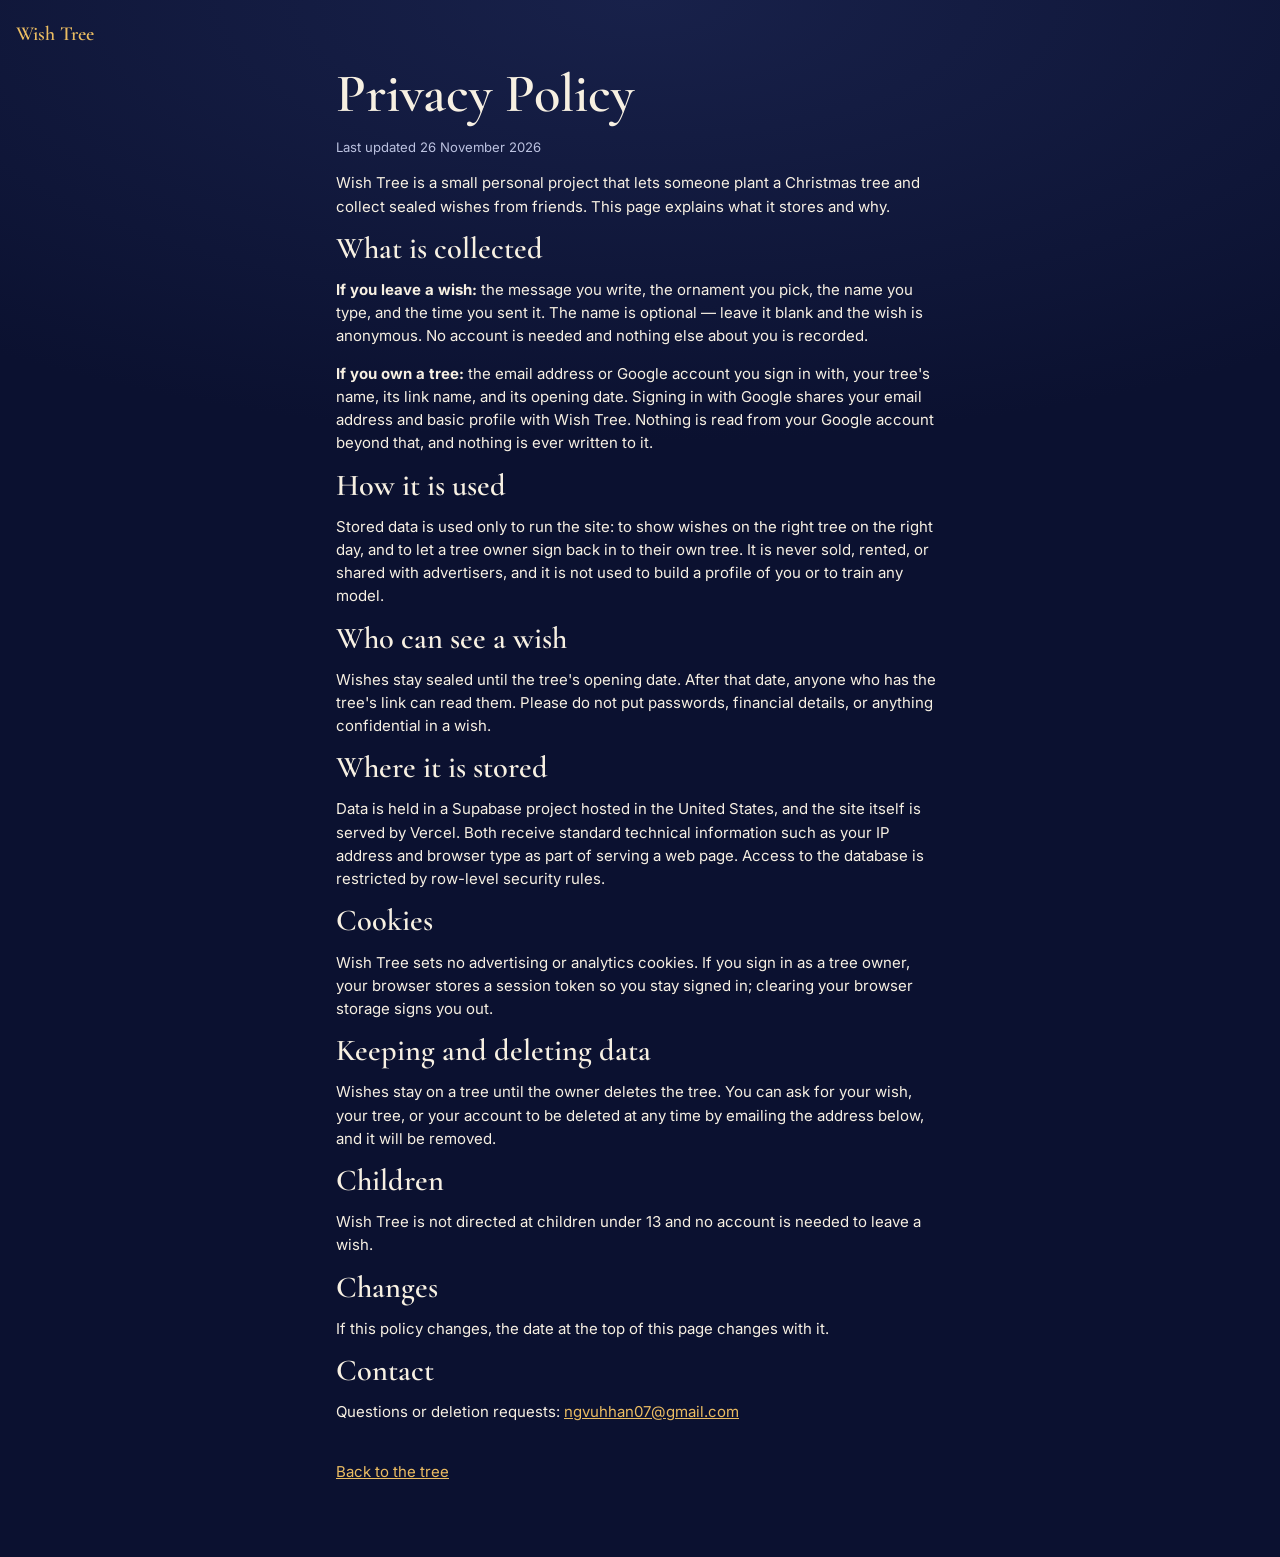
==== privacy.html @ 2373d031 "Add privacy policy and terms pages, enable Google sign-in Google requires a published privacy policy" ====
<!doctype html>
<html lang="en">
<head>
  <meta charset="utf-8">
  <meta name="viewport" content="width=device-width, initial-scale=1, viewport-fit=cover">
  <title>Privacy Policy — Wish Tree</title>
  <meta name="description" content="How Wish Tree handles your data.">
  <meta name="theme-color" content="#0b1130">
  <link rel="icon" href="data:image/svg+xml,%3Csvg xmlns='http://www.w3.org/2000/svg' viewBox='0 0 32 32'%3E%3Cpath d='M16 3 5 28h22z' fill='%23557833'/%3E%3Ccircle cx='16' cy='5' r='4' fill='%23cf2438'/%3E%3C/svg%3E">
  <link rel="preconnect" href="https://fonts.googleapis.com">
  <link rel="preconnect" href="https://fonts.gstatic.com" crossorigin>
  <link rel="stylesheet" href="https://fonts.googleapis.com/css2?family=Cormorant+Garamond:ital,wght@0,500;0,600;1,500&family=Inter:wght@400;500;600&display=swap">
  <link rel="stylesheet" href="assets/style.css">
</head>
<body>
  <header class="topbar">
    <a class="brand" href="./">Wish Tree</a>
  </header>

  <main>
    <h1>Privacy Policy</h1>
    <p class="hint">Last updated 26 November 2026</p>

    <p>Wish Tree is a small personal project that lets someone plant a Christmas tree and collect sealed wishes from friends. This page explains what it stores and why.</p>

    <h2>What is collected</h2>
    <p><strong>If you leave a wish:</strong> the message you write, the ornament you pick, the name you type, and the time you sent it. The name is optional — leave it blank and the wish is anonymous. No account is needed and nothing else about you is recorded.</p>
    <p><strong>If you own a tree:</strong> the email address or Google account you sign in with, your tree's name, its link name, and its opening date. Signing in with Google shares your email address and basic profile with Wish Tree. Nothing is read from your Google account beyond that, and nothing is ever written to it.</p>

    <h2>How it is used</h2>
    <p>Stored data is used only to run the site: to show wishes on the right tree on the right day, and to let a tree owner sign back in to their own tree. It is never sold, rented, or shared with advertisers, and it is not used to build a profile of you or to train any model.</p>

    <h2>Who can see a wish</h2>
    <p>Wishes stay sealed until the tree's opening date. After that date, anyone who has the tree's link can read them. Please do not put passwords, financial details, or anything confidential in a wish.</p>

    <h2>Where it is stored</h2>
    <p>Data is held in a Supabase project hosted in the United States, and the site itself is served by Vercel. Both receive standard technical information such as your IP address and browser type as part of serving a web page. Access to the database is restricted by row-level security rules.</p>

    <h2>Cookies</h2>
    <p>Wish Tree sets no advertising or analytics cookies. If you sign in as a tree owner, your browser stores a session token so you stay signed in; clearing your browser storage signs you out.</p>

    <h2>Keeping and deleting data</h2>
    <p>Wishes stay on a tree until the owner deletes the tree. You can ask for your wish, your tree, or your account to be deleted at any time by emailing the address below, and it will be removed.</p>

    <h2>Children</h2>
    <p>Wish Tree is not directed at children under 13 and no account is needed to leave a wish.</p>

    <h2>Changes</h2>
    <p>If this policy changes, the date at the top of this page changes with it.</p>

    <h2>Contact</h2>
    <p>Questions or deletion requests: <a href="mailto:ngvuhhan07@gmail.com">ngvuhhan07@gmail.com</a></p>

    <a class="back" href="./">Back to the tree</a>
  </main>
</body>
</html>
---- assets/style.css ----
:root {
  --night: #0b1130;
  --night-2: #18214a;
  --snow: #f7f0e2;
  --mist: #bcc2e0;
  --gold: #ecbd62;
  --rose: #ffb4a6;
  --glass: rgba(255, 255, 255, 0.065);
  --line: rgba(255, 255, 255, 0.15);
  --tile: #37416f;
  --serif: 'Cormorant Garamond', Georgia, serif;
  --sans: Inter, system-ui, -apple-system, sans-serif;
}

*, *::before, *::after { box-sizing: border-box; }
[hidden] { display: none !important; }

html { color-scheme: dark; background: var(--night); }

body {
  margin: 0;
  min-height: 100vh;
  min-height: 100dvh;
  background: radial-gradient(120% 70% at 50% 0%, var(--night-2), var(--night) 70%) fixed var(--night);
  color: var(--snow);
  font: 400 15px/1.55 var(--sans);
  overflow-x: hidden;
}

.sprite { position: absolute; width: 0; height: 0; overflow: hidden; }
#snow { position: fixed; inset: 0; width: 100%; height: 100%; pointer-events: none; z-index: 0; }

.topbar, main { position: relative; z-index: 1; }
.topbar {
  display: flex;
  justify-content: space-between;
  align-items: center;
  padding: 12px max(16px, env(safe-area-inset-right)) 0 max(16px, env(safe-area-inset-left));
}
.brand { display: inline-flex; align-items: center; min-height: 44px; font: 600 1.25rem var(--serif); color: var(--gold); text-decoration: none; }

main { width: min(100%, 640px); margin: 0 auto; padding: 8px 16px calc(64px + env(safe-area-inset-bottom)); }

h1, h2 { font-family: var(--serif); font-weight: 600; line-height: 1.12; margin: 0 0 12px; overflow-wrap: anywhere; }
h1 { font-size: clamp(2.2rem, 10vw, 3.4rem); }
h2 { font-size: 1.9rem; }
p { margin: 0 0 14px; }

a { color: var(--gold); }
:focus-visible { outline: 3px solid var(--gold); outline-offset: 3px; }

/* ---------- buttons and fields ---------- */

.btn {
  display: inline-flex;
  justify-content: center;
  align-items: center;
  min-height: 46px;
  padding: 10px 22px;
  border: 1px solid transparent;
  border-radius: 999px;
  font: 600 0.95rem var(--sans);
  text-decoration: none;
  cursor: pointer;
  background: none;
  color: var(--snow);
  transition: background-color 0.2s, transform 0.2s;
}
.btn:active { transform: scale(0.98); }
.btn:disabled { opacity: 0.6; cursor: progress; }
.btn-primary { background: var(--gold); color: #2a1a04; }
.btn-primary:hover { background: #f6cd7c; }
.btn-glass { background: var(--glass); border-color: var(--line); }
.btn-glass:hover { background: rgba(255, 255, 255, 0.12); }
.btn-quiet { color: var(--gold); min-height: 44px; padding-inline: 12px; font-weight: 500; }
.btn-quiet:hover { background: var(--glass); }
.wide { width: 100%; }

.actions { display: flex; flex-wrap: wrap; justify-content: center; gap: 10px; margin-top: 22px; }

form { display: flex; flex-direction: column; }
label, .legend { font-weight: 500; font-size: 0.9rem; margin: 6px 0; }
input, textarea {
  width: 100%;
  padding: 12px 14px;
  border: 1px solid rgba(255, 255, 255, 0.28);
  border-radius: 12px;
  background: rgba(3, 7, 26, 0.55);
  color: var(--snow);
  font: 400 16px/1.45 var(--sans); /* 16px stops iOS zooming on focus */
  margin-bottom: 8px;
}
textarea { resize: vertical; min-height: 104px; }
::placeholder { color: #98a0c4; opacity: 1; }
form > .btn { margin-top: 10px; }
.hint { color: var(--mist); font-size: 0.82rem; overflow-wrap: anywhere; }
.counter { text-align: right; margin: -4px 0 4px; font-variant-numeric: tabular-nums; }
.error { color: var(--rose); font-weight: 500; margin-top: 8px; }
.status { text-align: center; color: var(--mist); padding: 24px 0 0; }
.center { text-align: center; }

.panel {
  max-width: 460px;
  margin: 24px auto 0;
  padding: 28px 22px;
  background: var(--glass);
  border: 1px solid var(--line);
  border-radius: 24px;
}
.panel > .btn { width: 100%; margin-top: 12px; }
.back { display: inline-flex; align-items: center; min-height: 44px; margin-top: 12px; }

/* ---------- tree view ---------- */

.tree-head { text-align: center; padding-top: 14px; }
.kicker { font: italic 500 1.2rem var(--serif); color: var(--gold); margin: 0; }
.tree-head h1 { margin: 2px 0 8px; }
.explain { color: var(--mist); max-width: 34ch; margin: 0 auto; }

.tabs { display: flex; gap: 8px; overflow-x: auto; padding: 18px 4px 4px; justify-content: safe center; }
.tab {
  flex: none;
  min-height: 44px;
  padding: 6px 18px;
  border: 1px solid var(--line);
  border-radius: 999px;
  background: var(--glass);
  color: var(--snow);
  font: 500 0.88rem var(--sans);
  cursor: pointer;
}
.tab:hover { background: rgba(255, 255, 255, 0.12); }
.tab:active, .pick:active { transform: scale(0.96); }
.tab[aria-pressed='true'] { background: var(--gold); border-color: var(--gold); color: #2a1a04; font-weight: 600; }

.tree-wrap { position: relative; width: min(100%, 520px); margin: 6px auto 0; }
.tree-wrap::before {
  content: '';
  position: absolute;
  inset: -4% -16px;
  background: radial-gradient(closest-side, rgba(255, 214, 140, 0.42), rgba(255, 196, 120, 0.16) 55%, transparent 100%);
  pointer-events: none;
}
#tree { position: relative; display: block; width: 100%; height: auto; }

.slot { outline: none; }
.slot[role='button'] { cursor: pointer; }
.hit { fill: transparent; stroke: transparent; stroke-width: 5; }
.slot:focus-visible .hit { stroke: var(--gold); stroke-dasharray: 10 6; }
.orn { filter: drop-shadow(0 0 5px rgba(255, 236, 196, 0.5)) drop-shadow(0 4px 4px rgba(4, 14, 2, 0.5)); transform-box: fill-box; transform-origin: center; transition: scale 0.2s; }
.slot[role='button']:hover .orn, .slot:focus-visible .orn { scale: 1.12; }
.pop { animation: pop 0.55s cubic-bezier(0.3, 1.6, 0.5, 1) backwards; }
@keyframes pop { from { transform: scale(0); opacity: 0; } }

.count { text-align: center; font: 600 1.45rem/1.3 var(--serif); margin: 14px 0; }

.countdown { display: grid; grid-template-columns: repeat(4, 1fr); gap: 8px; max-width: 400px; margin: 0 auto; }
.countdown div { background: var(--glass); border: 1px solid var(--line); border-radius: 16px; padding: 10px 2px 8px; text-align: center; }
.countdown b { display: block; font: 600 2rem/1.1 var(--serif); font-variant-numeric: lining-nums tabular-nums; color: var(--gold); }
.countdown span { font-size: 0.74rem; color: var(--mist); }
.opens { text-align: center; color: var(--mist); font-size: 0.85rem; margin: 10px 0 0; }

.cards { list-style: none; margin: 40px 0 0; padding: 0; display: grid; gap: 14px; }
.card { background: var(--glass); border: 1px solid var(--line); border-radius: 20px; padding: 22px 22px 16px; }
.card .message { font: 500 1.4rem/1.45 var(--serif); white-space: pre-wrap; overflow-wrap: anywhere; }
.card .from { color: var(--gold); font-size: 0.86rem; text-align: right; margin: 0; overflow-wrap: anywhere; }
.cards.animate .card { animation: rise 0.55s ease-out backwards; }
@keyframes rise { from { opacity: 0; transform: translateY(18px); } }
.cards .card.flash { animation: flash 1.4s ease-out; }
@keyframes flash { 0%, 35% { background: rgba(236, 189, 98, 0.34); border-color: var(--gold); } }

/* ---------- wish dialog: centred card, bottom sheet on phones ---------- */

dialog {
  width: min(460px, 100%);
  max-height: 92vh;
  max-height: 92dvh;
  padding: 0;
  border: 1px solid var(--line);
  border-radius: 26px;
  background: rgba(24, 33, 74, 0.96);
  color: var(--snow);
  overscroll-behavior: contain;
}
dialog::backdrop { background: rgba(3, 6, 22, 0.7); backdrop-filter: blur(4px); }
dialog[open] { animation: rise 0.3s ease-out; }
body:has(dialog[open]) { overflow: hidden; }
.sheet { position: relative; padding: 26px 22px calc(22px + env(safe-area-inset-bottom)); }
.close { position: absolute; top: 12px; right: 12px; width: 44px; height: 44px; border: 0; border-radius: 50%; background: var(--glass); color: var(--snow); font-size: 1.6rem; line-height: 1; cursor: pointer; }
.sheet h2 { padding-right: 44px; }
.picker { display: grid; grid-template-columns: repeat(auto-fill, minmax(46px, 1fr)); gap: 7px; }
.pick { aspect-ratio: 1; padding: 5px; border: 3px solid transparent; border-radius: 14px; background: var(--tile); cursor: pointer; opacity: 0.82; transition: opacity 0.2s, transform 0.15s; }
.pick:hover { opacity: 1; }
.pick svg { display: block; width: 100%; height: 100%; }
.pick[aria-checked='true'] { opacity: 1; border-color: var(--gold); box-shadow: 0 0 0 3px rgba(236, 189, 98, 0.4); }
#wish-done { padding: 12px 0; }
#wish-done h2 { padding: 0; }
.done-orn { width: 112px; height: 112px; background: var(--tile); border-radius: 50%; padding: 14px; margin-bottom: 14px; }

@media (max-width: 560px) {
  dialog { width: 100%; max-width: 100%; margin: auto 0 0; border-radius: 26px 26px 0 0; border-width: 1px 0 0; }
}

/* ---------- my tree ---------- */

.stats { display: grid; grid-template-columns: 1fr 1.6fr; gap: 10px; margin: 22px 0 8px; }
.stats div { border: 1px solid var(--line); border-radius: 16px; padding: 12px; text-align: center; }
.stats dt { color: var(--mist); font-size: 0.8rem; }
.stats dd { margin: 4px 0 0; font: 600 1.6rem/1.25 var(--serif); color: var(--gold); font-variant-numeric: lining-nums; }

@media (prefers-reduced-motion: reduce) {
  *, *::before, *::after {
    animation-duration: 0.01ms !important;
    animation-delay: 0ms !important;
    transition-duration: 0.01ms !important;
    scroll-behavior: auto !important;
  }
}

.legal { position: relative; z-index: 1; display: flex; justify-content: center; gap: 18px; padding: 0 16px calc(24px + env(safe-area-inset-bottom)); }
.legal a { color: var(--mist); font-size: 0.78rem; text-decoration: none; }
.legal a:hover { color: var(--gold); text-decoration: underline; }
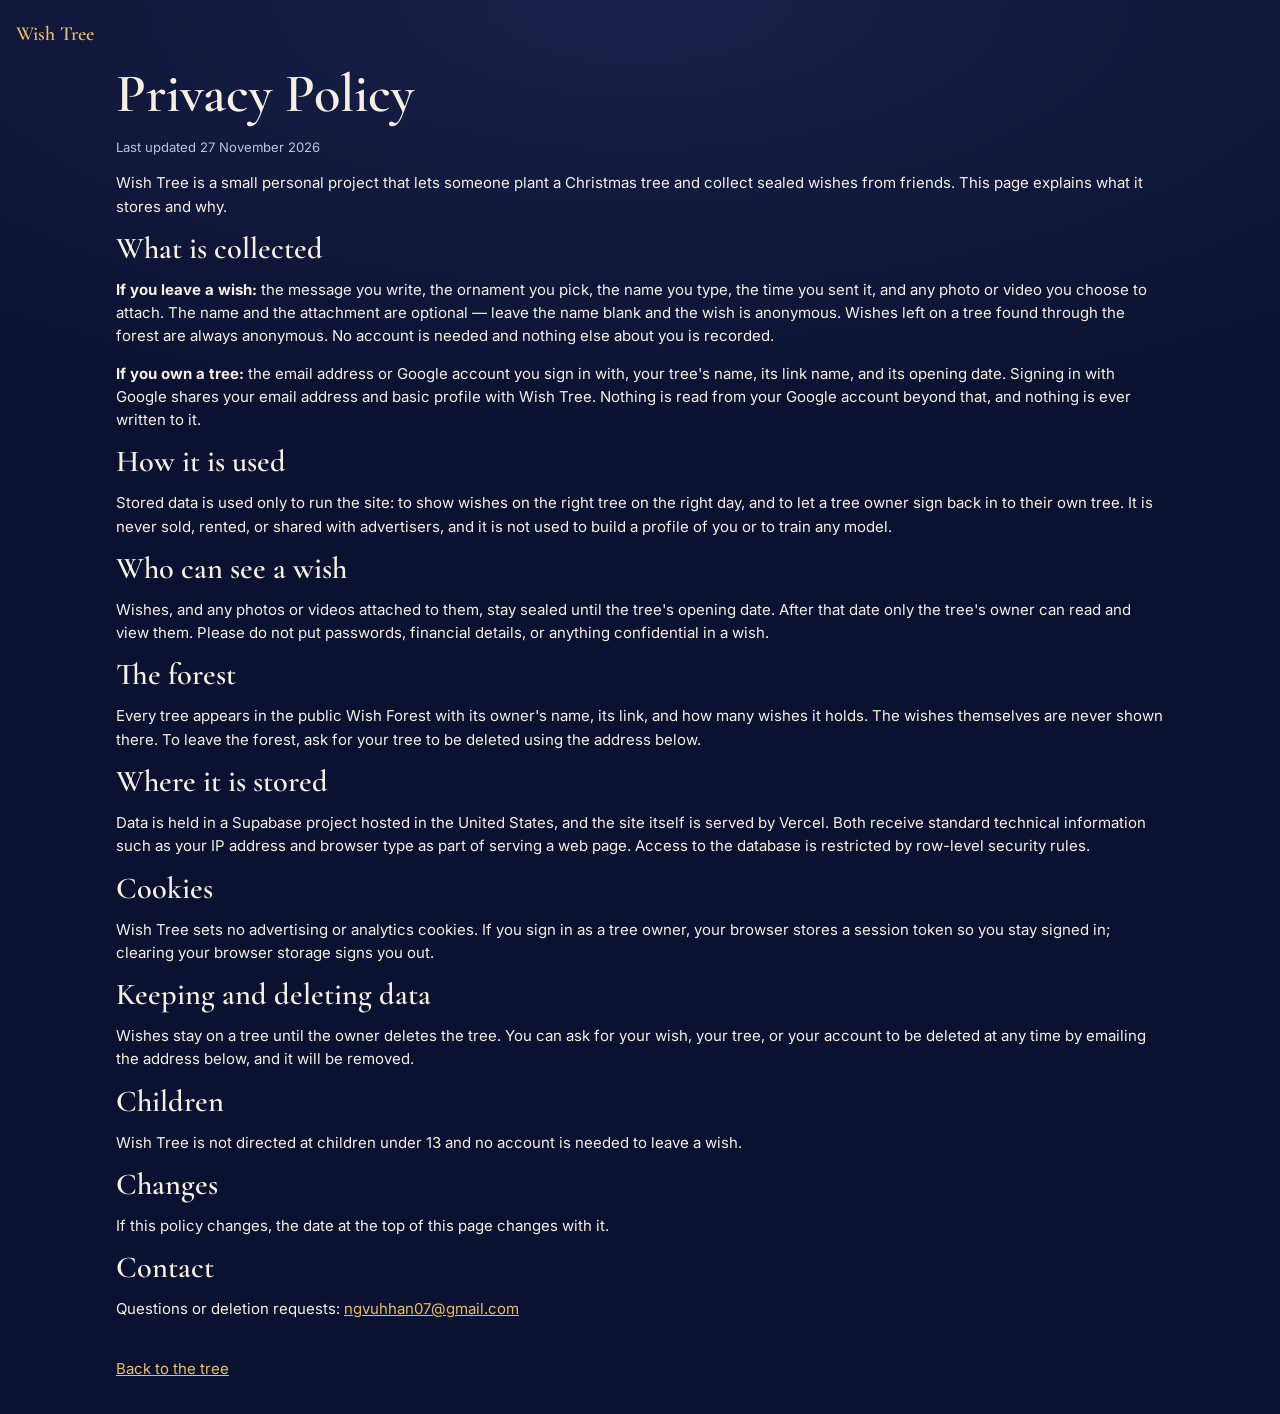
==== commit 8b6ee805: "Let a wish carry an optional photo or video Senders can attach one photo or video (taken on the spot" ====
--- a/privacy.html
+++ b/privacy.html
@@ -19,19 +19,22 @@
 
   <main>
     <h1>Privacy Policy</h1>
-    <p class="hint">Last updated 26 November 2026</p>
+    <p class="hint">Last updated 27 November 2026</p>
 
     <p>Wish Tree is a small personal project that lets someone plant a Christmas tree and collect sealed wishes from friends. This page explains what it stores and why.</p>
 
     <h2>What is collected</h2>
-    <p><strong>If you leave a wish:</strong> the message you write, the ornament you pick, the name you type, and the time you sent it. The name is optional — leave it blank and the wish is anonymous. No account is needed and nothing else about you is recorded.</p>
+    <p><strong>If you leave a wish:</strong> the message you write, the ornament you pick, the name you type, the time you sent it, and any photo or video you choose to attach. The name and the attachment are optional — leave the name blank and the wish is anonymous. Wishes left on a tree found through the forest are always anonymous. No account is needed and nothing else about you is recorded.</p>
     <p><strong>If you own a tree:</strong> the email address or Google account you sign in with, your tree's name, its link name, and its opening date. Signing in with Google shares your email address and basic profile with Wish Tree. Nothing is read from your Google account beyond that, and nothing is ever written to it.</p>
 
     <h2>How it is used</h2>
     <p>Stored data is used only to run the site: to show wishes on the right tree on the right day, and to let a tree owner sign back in to their own tree. It is never sold, rented, or shared with advertisers, and it is not used to build a profile of you or to train any model.</p>
 
     <h2>Who can see a wish</h2>
-    <p>Wishes stay sealed until the tree's opening date. After that date, anyone who has the tree's link can read them. Please do not put passwords, financial details, or anything confidential in a wish.</p>
+    <p>Wishes, and any photos or videos attached to them, stay sealed until the tree's opening date. After that date only the tree's owner can read and view them. Please do not put passwords, financial details, or anything confidential in a wish.</p>
+
+    <h2>The forest</h2>
+    <p>Every tree appears in the public Wish Forest with its owner's name, its link, and how many wishes it holds. The wishes themselves are never shown there. To leave the forest, ask for your tree to be deleted using the address below.</p>
 
     <h2>Where it is stored</h2>
     <p>Data is held in a Supabase project hosted in the United States, and the site itself is served by Vercel. Both receive standard technical information such as your IP address and browser type as part of serving a web page. Access to the database is restricted by row-level security rules.</p>
--- a/assets/style.css
+++ b/assets/style.css
@@ -220,3 +220,100 @@
 .legal { position: relative; z-index: 1; display: flex; justify-content: center; gap: 18px; padding: 0 16px calc(24px + env(safe-area-inset-bottom)); }
 .legal a { color: var(--mist); font-size: 0.78rem; text-decoration: none; }
 .legal a:hover { color: var(--gold); text-decoration: underline; }
+
+/* Wide screens: stand the tree beside its details so the countdown and the
+   buttons are on screen without scrolling. One column everywhere else. */
+@media (min-width: 1000px) and (min-height: 560px) {
+  main { width: min(100%, 1080px); padding-bottom: 24px; }
+
+  #view-tree {
+    display: grid;
+    grid-template-columns: minmax(0, auto) minmax(0, 1fr);
+    /* Blank 1fr rows above and below the details centre them against the tree. */
+    grid-template-rows: auto 1fr auto auto auto auto auto 1fr auto auto;
+    column-gap: clamp(28px, 4vw, 64px);
+    row-gap: 0;
+    min-height: calc(100vh - 140px);
+  }
+
+  #tabs { grid-area: 1 / 1 / 2 / 3; }
+
+  /* The tree's viewBox is 740x990, so width = height x 0.747 keeps it whole. */
+  .tree-wrap {
+    grid-area: 2 / 1 / 9 / 2;
+    align-self: center;
+    margin: 0;
+    width: min(500px, calc((100vh - 250px) * 0.747));
+  }
+
+  .tree-head { grid-area: 3 / 2 / 4 / 3; text-align: left; padding-top: 0; }
+  .tree-head h1 { margin-top: 0; }
+  .explain { margin-inline: 0; }
+  .count { grid-area: 4 / 2 / 5 / 3; text-align: left; }
+  .countdown { grid-area: 5 / 2 / 6 / 3; margin: 0; max-width: 420px; }
+  .opens { grid-area: 6 / 2 / 7 / 3; text-align: left; margin-top: 10px; }
+  .actions { grid-area: 7 / 2 / 8 / 3; justify-content: flex-start; }
+
+  #cards-status { grid-area: 9 / 1 / 10 / 3; }
+  #cards { grid-area: 10 / 1 / 11 / 3; grid-template-columns: repeat(2, minmax(0, 1fr)); }
+}
+
+/* Phones: fit the whole tree view in one screen, no scrolling. The tree takes
+   whatever height the text and buttons leave, with a floor so it stays a tree.
+   dvh, not vh, so a phone's retracting address bar does not cut the bottom off. */
+@media (max-width: 999px) {
+  main { padding-bottom: calc(10px + env(safe-area-inset-bottom)); }
+  .tree-head { padding-top: 4px; }
+  .tree-head h1 { font-size: clamp(1.85rem, 8vw, 2.6rem); }
+  .tree-head .explain { font-size: 0.9rem; }
+  .tree-wrap { margin-top: 0; width: min(100%, calc((100dvh - 440px) * 0.747)); min-width: 236px; }
+  .count { margin: 4px 0; font-size: 1.22rem; }
+  .countdown div { padding: 5px 2px 4px; }
+  .countdown b { font-size: 1.55rem; }
+  .opens { margin-top: 6px; font-size: 0.78rem; }
+  #view-tree .actions { margin-top: 12px; gap: 8px; }
+  .legal { padding-bottom: calc(8px + env(safe-area-inset-bottom)); }
+}
+
+/* Short phones have no room for the blurb or the exact date; the countdown
+   above the buttons already says how long there is to wait. */
+@media (max-width: 999px) and (max-height: 760px) {
+  .tree-head .explain { display: none; }
+  .opens { display: none; }
+  .tree-wrap { width: min(100%, calc((100dvh - 392px) * 0.747)); min-width: 186px; }
+}
+
+/* ---------- forest ---------- */
+
+.forest-count { font: 600 1.35rem var(--serif); color: var(--gold); margin: 0; }
+.forest-wrap { position: relative; margin: 18px -16px 0; }
+#forest { display: block; width: 100%; height: auto; }
+.pine { cursor: pointer; outline: none; }
+.pine g { transition: transform 0.25s ease, filter 0.25s ease; transform-box: fill-box; transform-origin: 50% 100%; }
+.pine:hover g, .pine:focus-visible g { transform: scale(1.12); filter: drop-shadow(0 0 6px rgba(236, 189, 98, 0.7)); opacity: 1; }
+.pine-star { filter: drop-shadow(0 0 3px rgba(236, 189, 98, 0.8)); }
+.forest-tip {
+  position: absolute; transform: translate(-50%, calc(-100% - 8px)); pointer-events: none; margin: 0;
+  padding: 6px 12px; border-radius: 12px; background: rgba(3, 7, 26, 0.85); border: 1px solid var(--line);
+  white-space: nowrap; font-size: 0.82rem; color: var(--mist); text-align: center;
+}
+.forest-tip b { display: block; color: var(--snow); font: 600 1rem var(--serif); }
+.forest-list-title { font-size: 1.4rem; text-align: center; margin-top: 32px; }
+.forest-list { list-style: none; padding: 0; margin: 0; display: flex; flex-wrap: wrap; justify-content: center; gap: 8px; max-height: 320px; overflow-y: auto; }
+.forest-list a {
+  display: inline-flex; align-items: baseline; gap: 8px; min-height: 40px; padding: 8px 14px;
+  border-radius: 999px; background: var(--glass); border: 1px solid var(--line); color: var(--snow); text-decoration: none;
+}
+.forest-list a:hover { background: rgba(255, 255, 255, 0.12); }
+.forest-list small { color: var(--mist); }
+@media (prefers-reduced-motion: reduce) { .pine g { transition: none; } }
+.field-group { display: flex; flex-direction: column; }
+.circles { padding-bottom: 0; }
+
+/* ---------- photo / video on a wish ---------- */
+
+.visually-hidden { position: absolute; width: 1px; height: 1px; overflow: hidden; clip-path: inset(50%); white-space: nowrap; }
+.media-add { margin-bottom: 8px; }
+.media-chosen { display: flex; align-items: center; gap: 12px; margin-bottom: 8px; }
+.media-chosen .media { width: 96px; height: 96px; object-fit: cover; margin: 0; }
+.media { display: block; width: 100%; max-height: 70vh; object-fit: contain; border-radius: 14px; background: rgba(3, 7, 26, 0.5); margin: 4px 0 12px; }
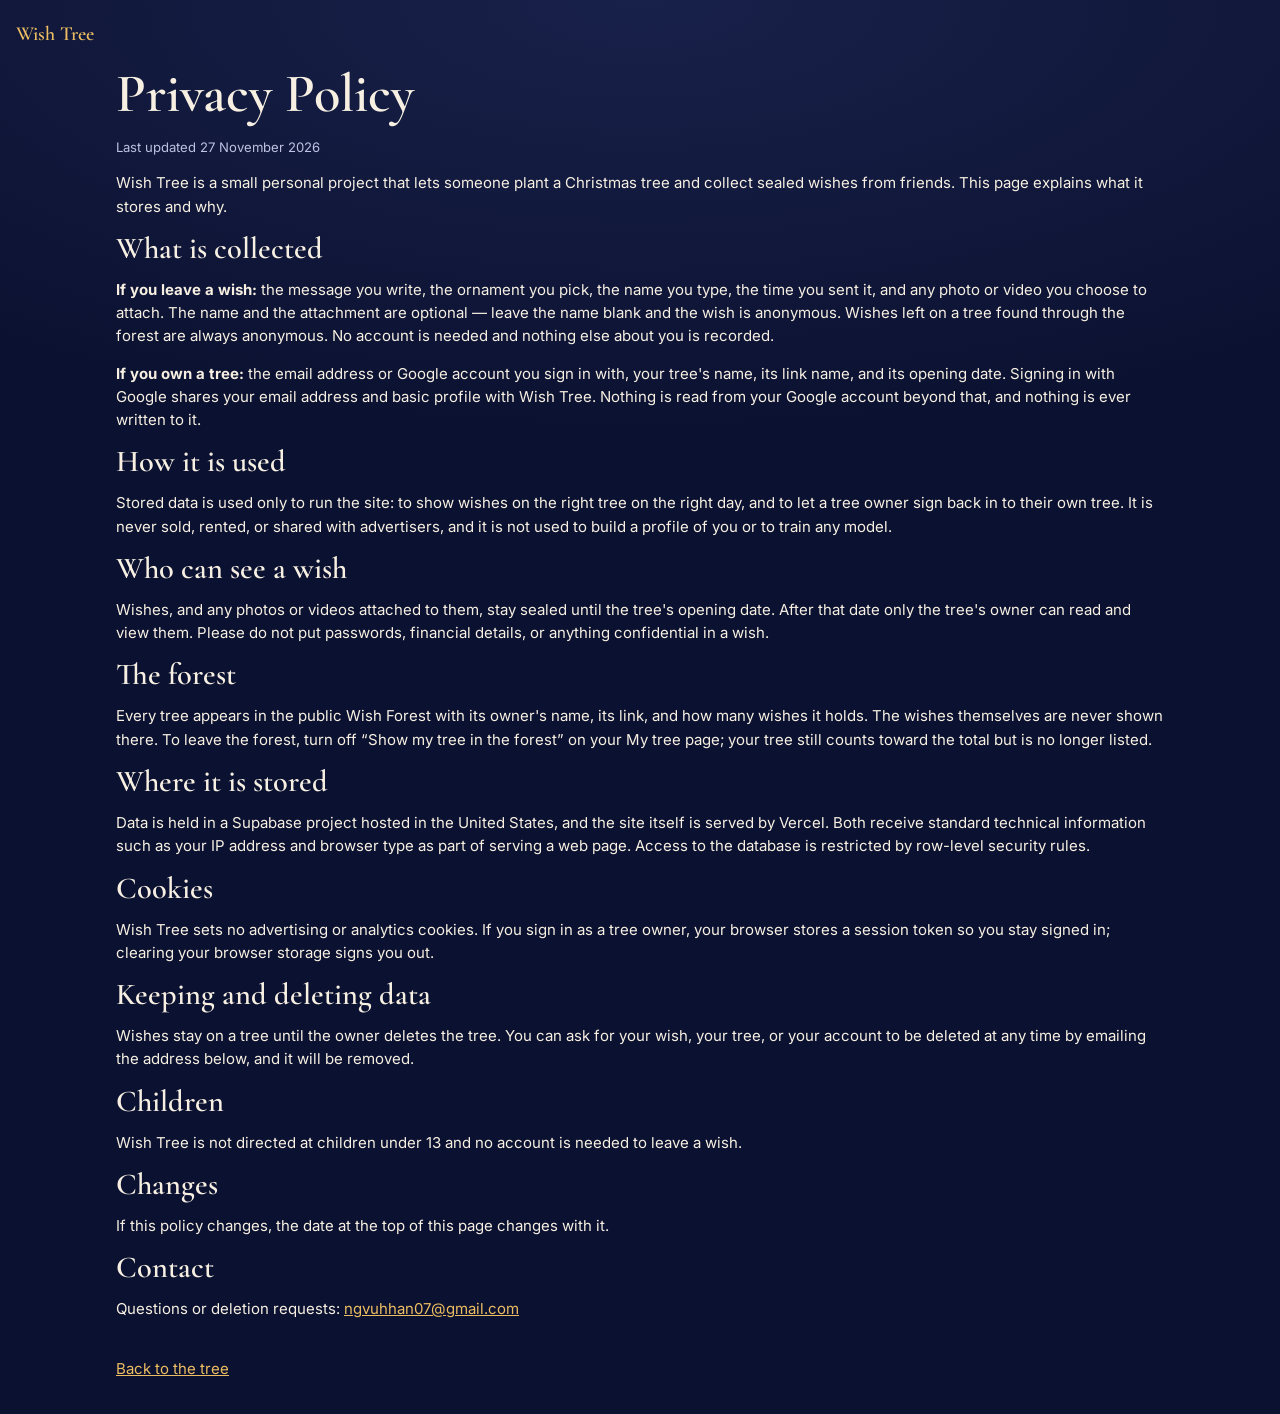
==== commit e39b30b3: "Light up your own tree, let owners leave the forest, grow trees live - Signed-in owners see their tr" ====
--- a/privacy.html
+++ b/privacy.html
@@ -34,7 +34,7 @@
     <p>Wishes, and any photos or videos attached to them, stay sealed until the tree's opening date. After that date only the tree's owner can read and view them. Please do not put passwords, financial details, or anything confidential in a wish.</p>
 
     <h2>The forest</h2>
-    <p>Every tree appears in the public Wish Forest with its owner's name, its link, and how many wishes it holds. The wishes themselves are never shown there. To leave the forest, ask for your tree to be deleted using the address below.</p>
+    <p>Every tree appears in the public Wish Forest with its owner's name, its link, and how many wishes it holds. The wishes themselves are never shown there. To leave the forest, turn off “Show my tree in the forest” on your My tree page; your tree still counts toward the total but is no longer listed.</p>
 
     <h2>Where it is stored</h2>
     <p>Data is held in a Supabase project hosted in the United States, and the site itself is served by Vercel. Both receive standard technical information such as your IP address and browser type as part of serving a web page. Access to the database is restricted by row-level security rules.</p>
